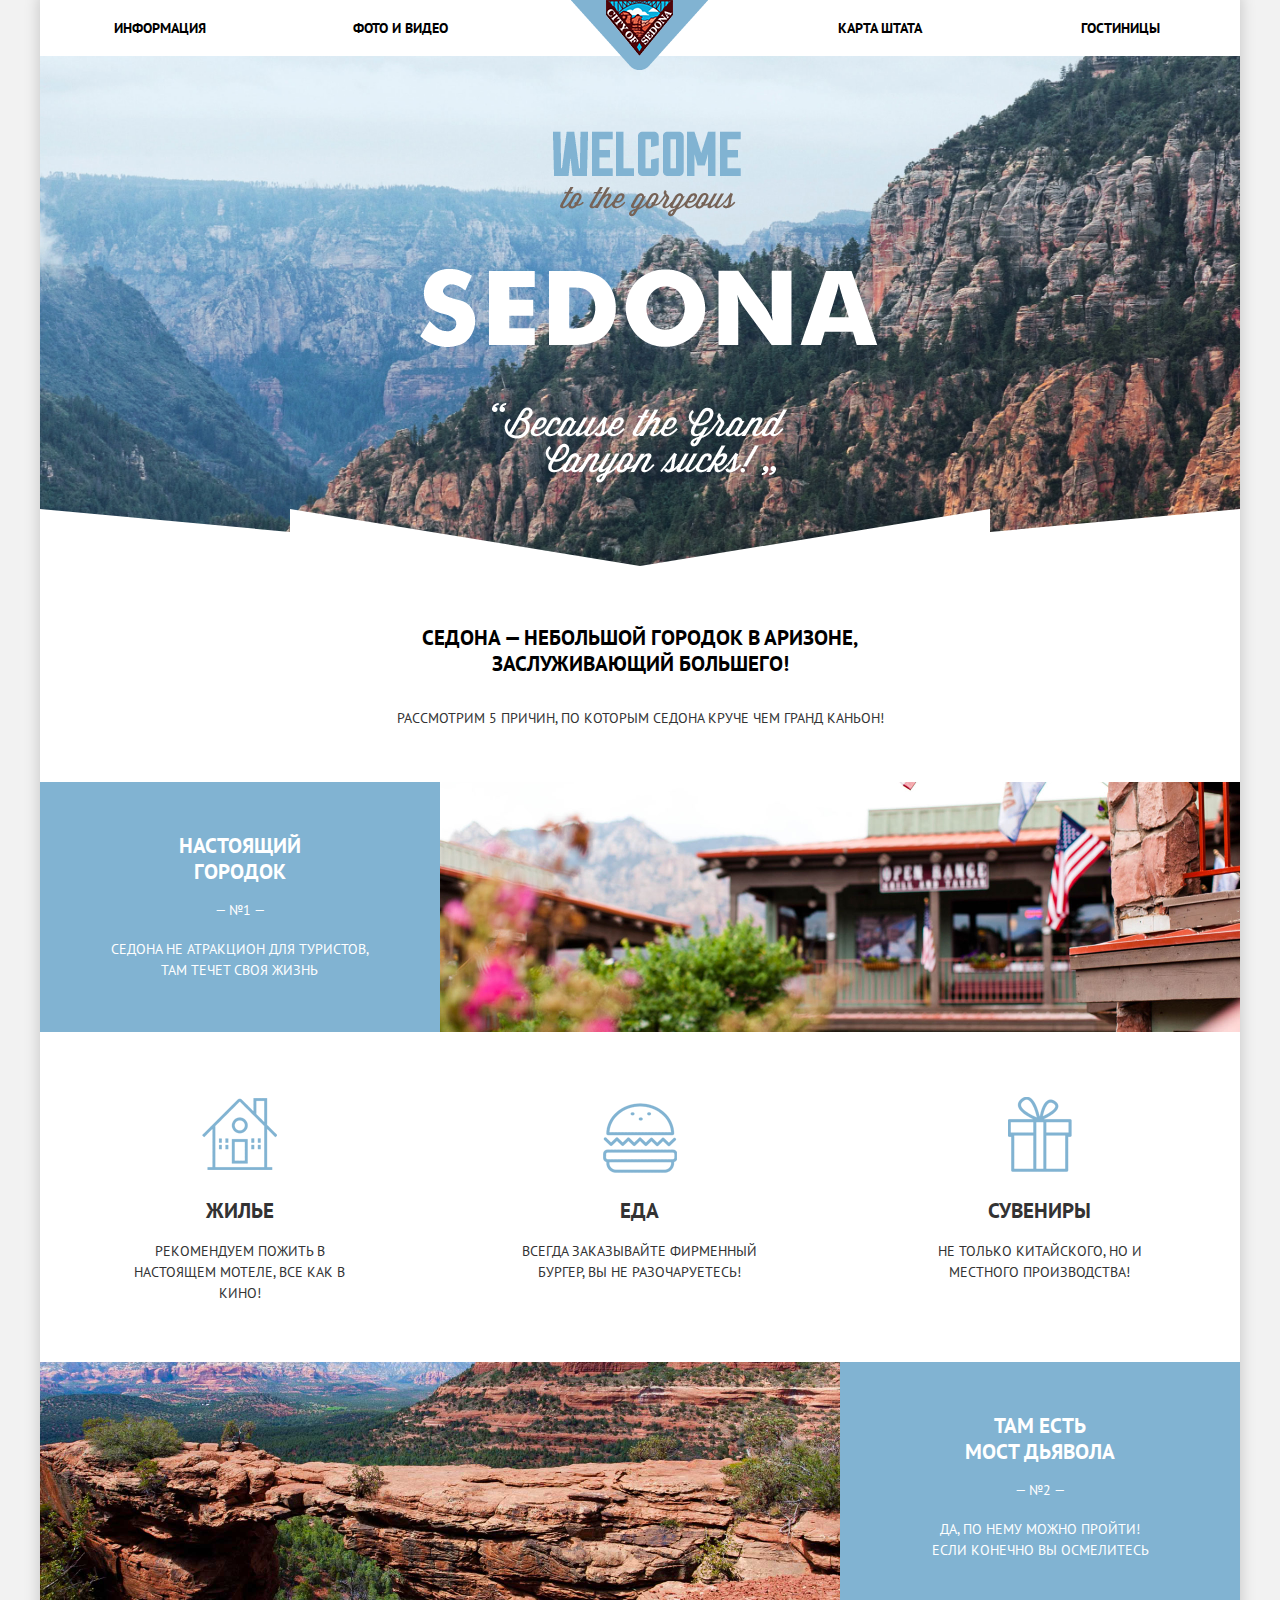
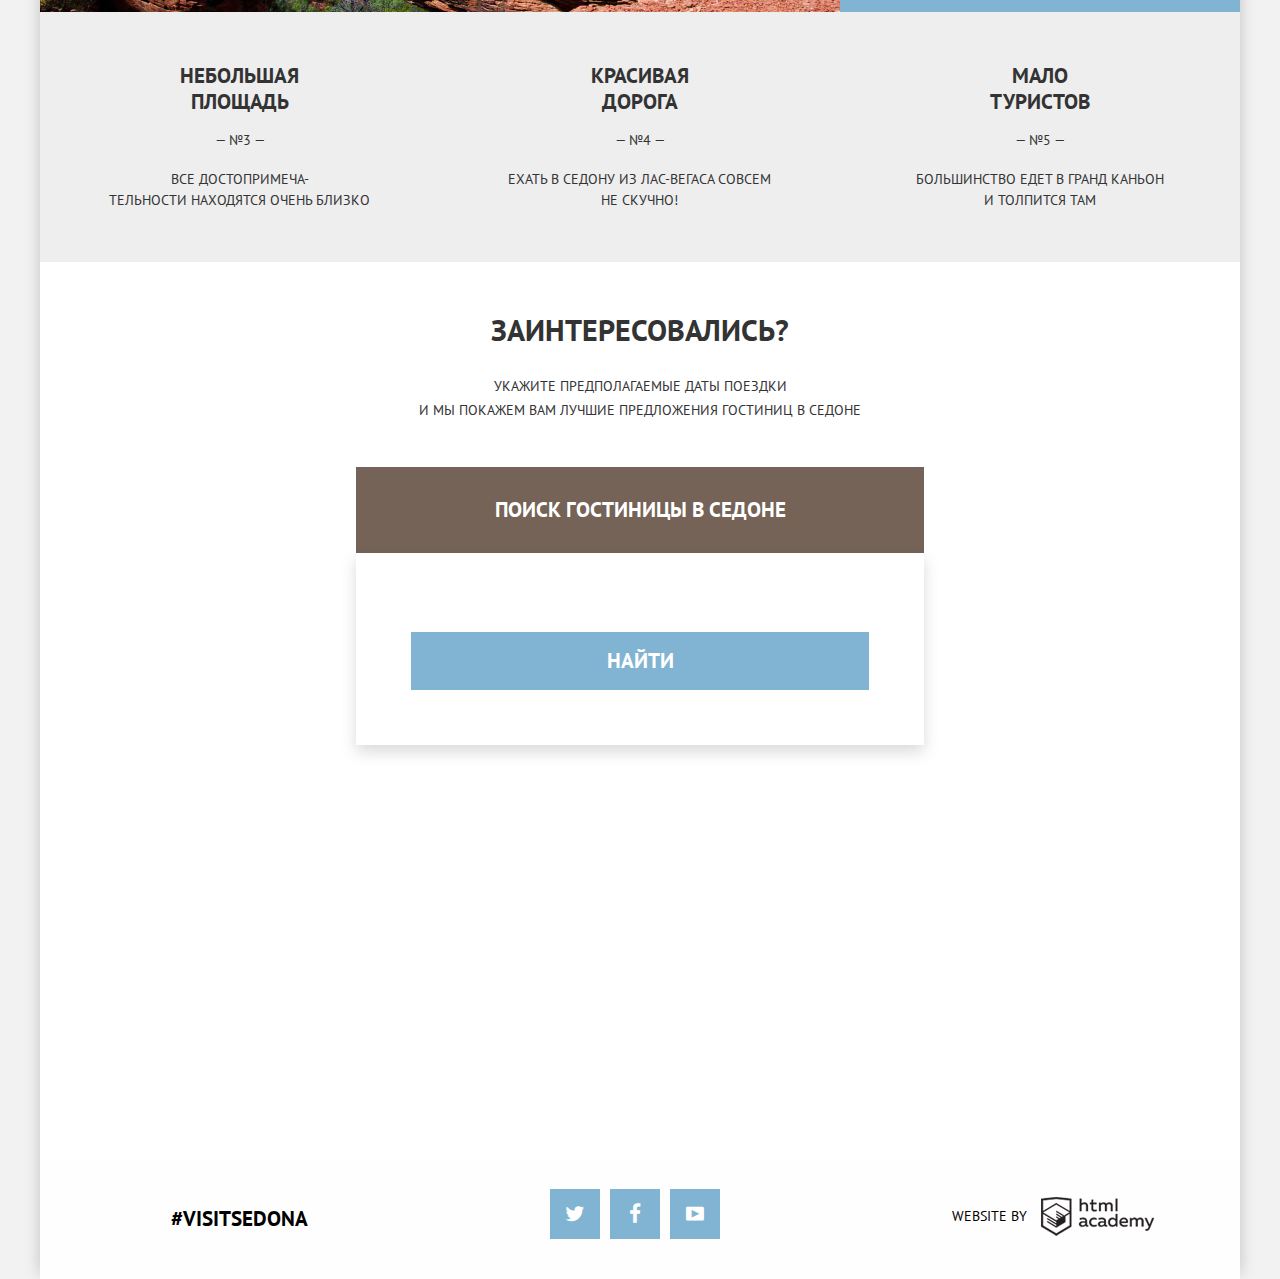
==== index.html @ 6f7c4e10 "\" ====
<!DOCTYPE html>
<html lang="ru">
  <head>
    <title>Sedona</title>
    <meta charset="utf-8">
    <link href="styles/css.css" rel="stylesheet">
    <link href="styles/reset.css" rel="stylesheet">
    <link href="http://fonts.googleapis.com/css?family=PT+Sans:400,700&amp;amp;subset=latin,cyrillic-ext" rel="stylesheet" type="text/css">
  </head>
  <body class="body"></body>
  <div class="container">
    <header class="header"><a class="logo" href=""></a>
      <nav class="navigation clear">
        <ul>
          <li><a href="">ИНФОРМАЦИЯ</a></li>
          <li><a href="">ФОТО И ВИДЕО</a></li>
          <li><a href="">КАРТА ШТАТА</a></li>
          <li><a href="hotels.html">ГОСТИНИЦЫ</a></li>
        </ul>
      </nav>
    </header>
    <main class="main-page">
      <div class="poster">
        <div class="tagline"></div>
      </div>
      <div class="intro">
        <h1>
           СЕДОНА — НЕБОЛЬШОЙ ГОРОДОК В АРИЗОНЕ, <br>ЗАСЛУЖИВАЮЩИЙ БОЛЬШЕГО!</h1>
        <p>РАССМОТРИМ 5 ПРИЧИН, ПО КОТОРЫМ СЕДОНА КРУЧЕ ЧЕМ ГРАНД КАНЬОН!</p>
      </div>
      <div class="features row bckg-blue">
        <div class="feature-description col col-4">
          <h1>
             НАСТОЯЩИЙ<br>ГОРОДОК</h1><span>— №1 —</span>
          <p>
             СЕДОНА НЕ АТРАКЦИОН ДЛЯ ТУРИСТОВ, <br>ТАМ ТЕЧЕТ СВОЯ ЖИЗНЬ</p>
        </div>
        <div class="feature-poster col col-8"><img src="/img/tmp/photo-02.jpg" alt="feature-poster"></div>
      </div>
      <div class="advices row">
        <div class="advice-description col col-4">
          <h1>ЖИЛЬЕ</h1>
          <p>РЕКОМЕНДУЕМ ПОЖИТЬ В НАСТОЯЩЕМ МОТЕЛЕ, ВСЕ КАК В КИНО!</p>
        </div>
        <div class="advice-description col col-4">
          <h1>ЕДА</h1>
          <p>ВСЕГДА ЗАКАЗЫВАЙТЕ ФИРМЕННЫЙ БУРГЕР, ВЫ НЕ РАЗОЧАРУЕТЕСЬ!</p>
        </div>
        <div class="advice-description col col-4">
          <h1>СУВЕНИРЫ</h1>
          <p>НЕ ТОЛЬКО КИТАЙСКОГО, НО И МЕСТНОГО ПРОИЗВОДСТВА!</p>
        </div>
      </div>
      <div class="features row bckg-blue">
        <div class="feature-poster col col-8"><img src="img/tmp/photo-03.jpg" alt="feature-poster"></div>
        <div class="feature-description col col-4">
          <h1>
             ТАМ ЕСТЬ<br>МОСТ ДЬЯВОЛА</h1><span>— №2 —</span>
          <p>
             ДА, ПО НЕМУ МОЖНО ПРОЙТИ! <br>ЕСЛИ КОНЕЧНО ВЫ ОСМЕЛИТЕСЬ</p>
        </div>
      </div>
      <div class="features row bckg-gray">
        <div class="feature-description col col-4">
          <h1>
             НЕБОЛЬШАЯ<br>ПЛОЩАДЬ</h1><span>— №3 —</span>
          <p>
             ВСЕ ДОСТОПРИМЕЧА-<br>ТЕЛЬНОСТИ НАХОДЯТСЯ ОЧЕНЬ БЛИЗКО</p>
        </div>
        <div class="feature-description col col-4">
          <h1>
             КРАСИВАЯ<br>ДОРОГА</h1><span>— №4 —</span>
          <p>
             ЕХАТЬ В СЕДОНУ ИЗ ЛАС-ВЕГАСА СОВСЕМ <br>НЕ СКУЧНО!</p>
        </div>
        <div class="feature-description col col-4">
          <h1>
             МАЛО<br>ТУРИСТОВ</h1><span>— №5 —</span>
          <p>
             БОЛЬШИНСТВО ЕДЕТ В ГРАНД КАНЬОН <br>И ТОЛПИТСЯ ТАМ</p>
        </div>
      </div>
      <div class="choose-hotel">
        <h1>ЗАИНТЕРЕСОВАЛИСЬ?</h1>
        <p>
           УКАЖИТЕ ПРЕДПОЛАГАЕМЫЕ ДАТЫ ПОЕЗДКИ<br>И МЫ ПОКАЖЕМ ВАМ ЛУЧШИЕ ПРЕДЛОЖЕНИЯ ГОСТИНИЦ В СЕДОНЕ</p><a class="btn btn-order" href="">Поиск гостиницы в Седоне</a>
        <div class="choose-hotel-popup">
          <form class="form" action="/search" method="post">
            <fieldset></fieldset>
            <fieldset></fieldset>
            <fieldset></fieldset>
            <input class="btn" type="submit" value="НАЙТИ">
          </form>
        </div>
      </div>
      <div class="map">
        <iframe src="https://www.google.com/maps/embed?pb=!1m18!1m12!1m3!1d838162.8369633064!2d-111.79513845!3d34.854378399999995!2m3!1f0!2f0!3f0!3m2!1i1024!2i768!4f13.1!3m3!1m2!1s0x872da132f942b00d%3A0x5548c523fa6c8efd!2sSedona%2C+AZ%2C+USA!5e0!3m2!1sen!2sru!4v1435000602855" width="1200" height="600" allowfullscreen=""></iframe>
      </div>
    </main>
    <footer class="footer row">
      <div class="hashtag col col-4"><a href="">#visitsedona</a></div>
      <div class="social-icons col col-4"><a class="btn btn-social icon-twitter" href=""></a><a class="btn btn-social icon-facebook" href=""></a><a class="btn btn-social icon-youtube" href=""></a></div>
      <div class="copyright col col-4"><a href="https://htmlacademy.ru/">website by
          <div class="logo-htmlacademy"></div></a></div>
    </footer>
  </div>
  <script src="js/main.min.js"></script>
</html>
---- styles/css.css ----
@font-face{font-weight:normal;font-style:normal;font-family:"symbols-sedona";src:url("../fonts/symbols-sedona.woff") format("woff"), url("../fonts/symbols-sedona.woff2") format("woff2")}[class*=" icon-"]:before,[class^=icon-]:before{display:inline-block;width:1em;margin-right:0.2em;margin-left:0.2em;font-weight:normal;line-height:1em;font-family:"symbols-sedona";text-align:center;text-transform:none;text-decoration:inherit;font-style:normal;font-variant:normal;speak:none}.icon-facebook:before{content:"\66"}.icon-twitter:before{content:"\74"}.icon-up-dir:before{content:"\25b2"}.icon-down-dir:before{content:"\25bc"}.icon-star:before{content:"\2605"}.icon-check-off:before{content:"\2610"}.icon-check-on:before{content:"\2611"}.icon-calendar:before{content:"\e800"}.icon-plus:before{content:"\e801"}.icon-minus:before{content:"\e802"}.icon-youtube:before{content:"\f39e"}.icon-facebook:before,.icon-twitter:before,.icon-youtube:before{font-size:21px;line-height:44px}.container{max-width:1200px;min-width:768px;margin:0 auto;background:white;-webkit-box-shadow:0 -5px 15px 0 rgba(0, 0, 0, 0.2);box-shadow:0 -5px 15px 0 rgba(0, 0, 0, 0.2)}.row{margin:0}.col{-webkit-box-sizing:border-box;box-sizing:border-box;float:left}.clear:after,.row:after{display:block;content:'';height:0;clear:both}.col-1{width:8.33%}.col-2{width:16.67%}.col-3{width:25%}.col-4{width:33.33%}.col-5{width:41.67%}.col-6{width:50%}.col-7{width:58.33%}.col-8{width:66.67%}.col-9{width:75%}.col-10{width:83.33%}.col-11{width:91.67%}.col-12{width:100%}.offset-1{margin-left:8.33%}.offset-2{margin-left:16.57%}.offset-3{margin-left:25%}.offset-4{margin-left:33.33%}.offset-5{margin-left:41.67%}.offset-6{margin-left:50%}.offset-7{margin-left:58.33%}.offset-8{margin-left:66.67%}.offset-9{margin-left:75%}.offset-10{margin-left:83.33%}.offset-11{margin-left:91.67%}.offset-12{margin-left:100%}.body{font-size:14px;line-height:21px;font-family:'PT Sans', Arial, sans-serif;text-transform:uppercase;color:#333;background:#f2f2f2}.btn{display:inline-block;vertical-align:top;padding:5px 17px;border:none;outline:none;font-size:14px;line-height:21px;font-family:'PT Sans', Arial, sans-serif;font-weight:700;text-align:center;text-transform:uppercase;text-decoration:none;color:#fff;background:#81b3d2;cursor:pointer}.header{position:relative;background:white}.header .logo{position:absolute;z-index:1;left:50%;width:138px;height:70px;margin-left:-69px;font-size:0;line-height:0;color:transparent;background:transparent url(../img/logo.png) no-repeat 0 0}.header li:nth-child(2){margin-right:20%}.header li{float:left;width:20%}.header li a{display:block;padding:15px 0;font-size:14px;line-height:26px;font-weight:700;text-align:center;text-decoration:none;color:#000}.header li a:hover{color:#87CEFA}.header li.active{color:#766357}.main-page h1{font-size:21px;font-weight:700}.main-page .poster{position:relative;height:510px;background:#3d4c57 url(../img/bg-main-poster.jpg) no-repeat 50% 30%;background-size:cover}.main-page .poster .tagline{width:470px;height:450px;position:absolute;top:75px;left:380px;background:transparent url(../img/bg-poster-text.png) no-repeat}.main-page .poster:after{content:'';position:absolute;z-index:2;left:0;right:0;bottom:0;height:57px;background:transparent url(../img/bg-poster-mask.svg) no-repeat 0 50%;background-size:100% 57px}.main-page .intro{padding:31px 0;line-height:26px;text-align:center}.main-page .intro h1{margin:28px auto;color:#000}.main-page .intro p{margin:20px 0}.main-page .features{height:250px}.main-page .features .feature-description{text-align:center;padding:45px 65px 0 65px;height:250px}.main-page .features .feature-description h1{margin:6px 0 15px 0;line-height:26px}.main-page .features .feature-description p{margin:18px 0 18px 0}.main-page .features .feature-poster{overflow:hidden;height:250px;position:relative}.main-page .features .feature-poster img{height:400px;position:absolute;top:-20%}.main-page .bckg-blue{background:#81b3d2;color:white}.main-page .bckg-gray{background:#eee}.main-page .advices{height:330px;text-align:center}.main-page .advices .advice-description:first-child h1:after{background-position:0px -307px}.main-page .advices .advice-description:nth-child(2) h1:after{background-position:0px 0px}.main-page .advices .advice-description:nth-child(3) h1:after{background-position:0px -153px}.main-page .advices .advice-description{padding:0 6%;padding-top:45px;text-align:center}.main-page .advices .advice-description h1{position:relative;margin:20px auto;padding-top:103px}.main-page .advices .advice-description h1:after{content:'';position:absolute;left:50%;top:0;width:76px;height:76px;margin-left:-38px;background:transparent url(../img/sprites-icons.png) no-repeat}.main-page .choose-hotel{position:relative;z-index:1;width:568px;margin:0 auto;text-align:center}.main-page .choose-hotel h1{margin-top:53px;margin-bottom:29px;font-size:30px;line-height:30px;font-weight:700}.main-page .choose-hotel p{margin:24px 50px;line-height:24px}.main-page .choose-hotel .btn-order{padding:30px;font-size:21px;line-height:26px;margin-top:45px;display:block;background:#766357}.main-page .choose-hotel .btn-order:hover{background:#66584f}.main-page .choose-hotel .choose-hotel-popup{position:absolute;z-index:1;left:0;right:0;background:#fff;-webkit-box-shadow:0 7px 15px 0 rgba(0, 0, 0, 0.15);box-shadow:0 7px 15px 0 rgba(0, 0, 0, 0.15)}.main-page .choose-hotel .choose-hotel-popup .form{margin:55px}.main-page .choose-hotel .choose-hotel-popup .form .btn{width:100%;margin-top:24px;padding:16px;font-size:21px;line-height:26px}.footer{padding:30px 0;background:rgba(254, 254, 254, 0.9)}.footer .hashtag{text-align:center;padding:17px 0}.footer .hashtag a{font-size:21px;line-height:26px;font-weight:700;color:#000}.footer .social-icons{text-align:center}.footer .social-icons .btn-social{width:50px;height:50px;padding:0;font-size:0;line-height:65px;margin-right:10px}.footer .social-icons a:hover{background:#70a1bf}.footer .copyright{padding:6px 0;text-align:center;padding:17px 0}.footer .copyright a{color:black;position:relative;margin-right:100px}.footer .copyright a .logo-htmlacademy{position:absolute;top:-10px;left:20px;width:250px;height:39px;background:url(../img/sprites-logo-htmlacademy.png) no-repeat;background-position:50% -198px}.footer .copyright a:hover .logo-htmlacademy{background-position:50% -99px}.hotels-page .hotels-filters{padding-top:14px;padding-bottom:8px;color:#fff;background:#46525c url(../img/bg-hotels-filters.jpg) no-repeat 0 50%;background-size:cover}.hotels-page .hotels-filters h2{font-size:16px;text-align:left;margin:12px 0}.hotels-page .hotels-filters .btn-light{margin:12px 0;padding:5px 34px;border:2px solid #fff;border-radius:3px;font-weight:400;background:transparent}.hotels-page .hotels-filters .filter-options{padding-left:6%}.hotels-page .hotels-filters .filter-options .options:first-child{margin-right:119px}.hotels-page .hotels-filters .filter-options .options{display:inline-block;vertical-align:top;max-width:150px;margin:0;margin-right:30px;padding:0;border:none;font-size:14px}.hotels-page .hotels-filters .filter-options .options li{margin:25px 0}.hotels-page .hotels-filters .filter-options .options li .form-checkbox{display:none}.hotels-page .hotels-filters .filter-options .options li .form-label{position:relative;padding-left:42px;font-size:14px;line-height:21px;cursor:pointer}.hotels-page .hotels-filters .filter-options .options li .form-label:before{content:'\2610';position:absolute;left:0;top:0;font-size:26px;font-family:'symbols-sedona';color:#b5b5b5}.hotels-page .hotels-filters .filter-options .options li .form-label:hover:before{color:white}.hotels-page .hotels-filters .filter-options .options li .form-checkbox:checked+.form-label:before{content:'\2611';color:white}.hotels-page .hotels-filters .filter-cost{padding-right:6.5%;text-align:center}.hotels-page .hotels-filters .filter-cost .cost-group{position:relative;border:2px solid #fff;border-radius:3px;font-size:0}.hotels-page .hotels-filters .filter-cost .cost-group label{display:inline-block;vertical-align:top;width:40%;padding:5px 5%;font-size:14px;text-align:right}.hotels-page .hotels-filters .filter-cost .cost-group label .cost-input{max-width:50%;padding:0;border:none;color:#fff;background:transparent;font-size:14px;line-height:21px;font-family:'PT Sans', Arial, sans-serif}.hotels-page .hotels-filters .filter-cost .cost-group:before{content:'';position:absolute;left:50%;top:5px;width:2px;height:21px;margin-left:-1px;background:#fff}.hotels-page .hotels-filters .filter-cost input[type=range]{position:relative;width:320px;margin:20px 0}
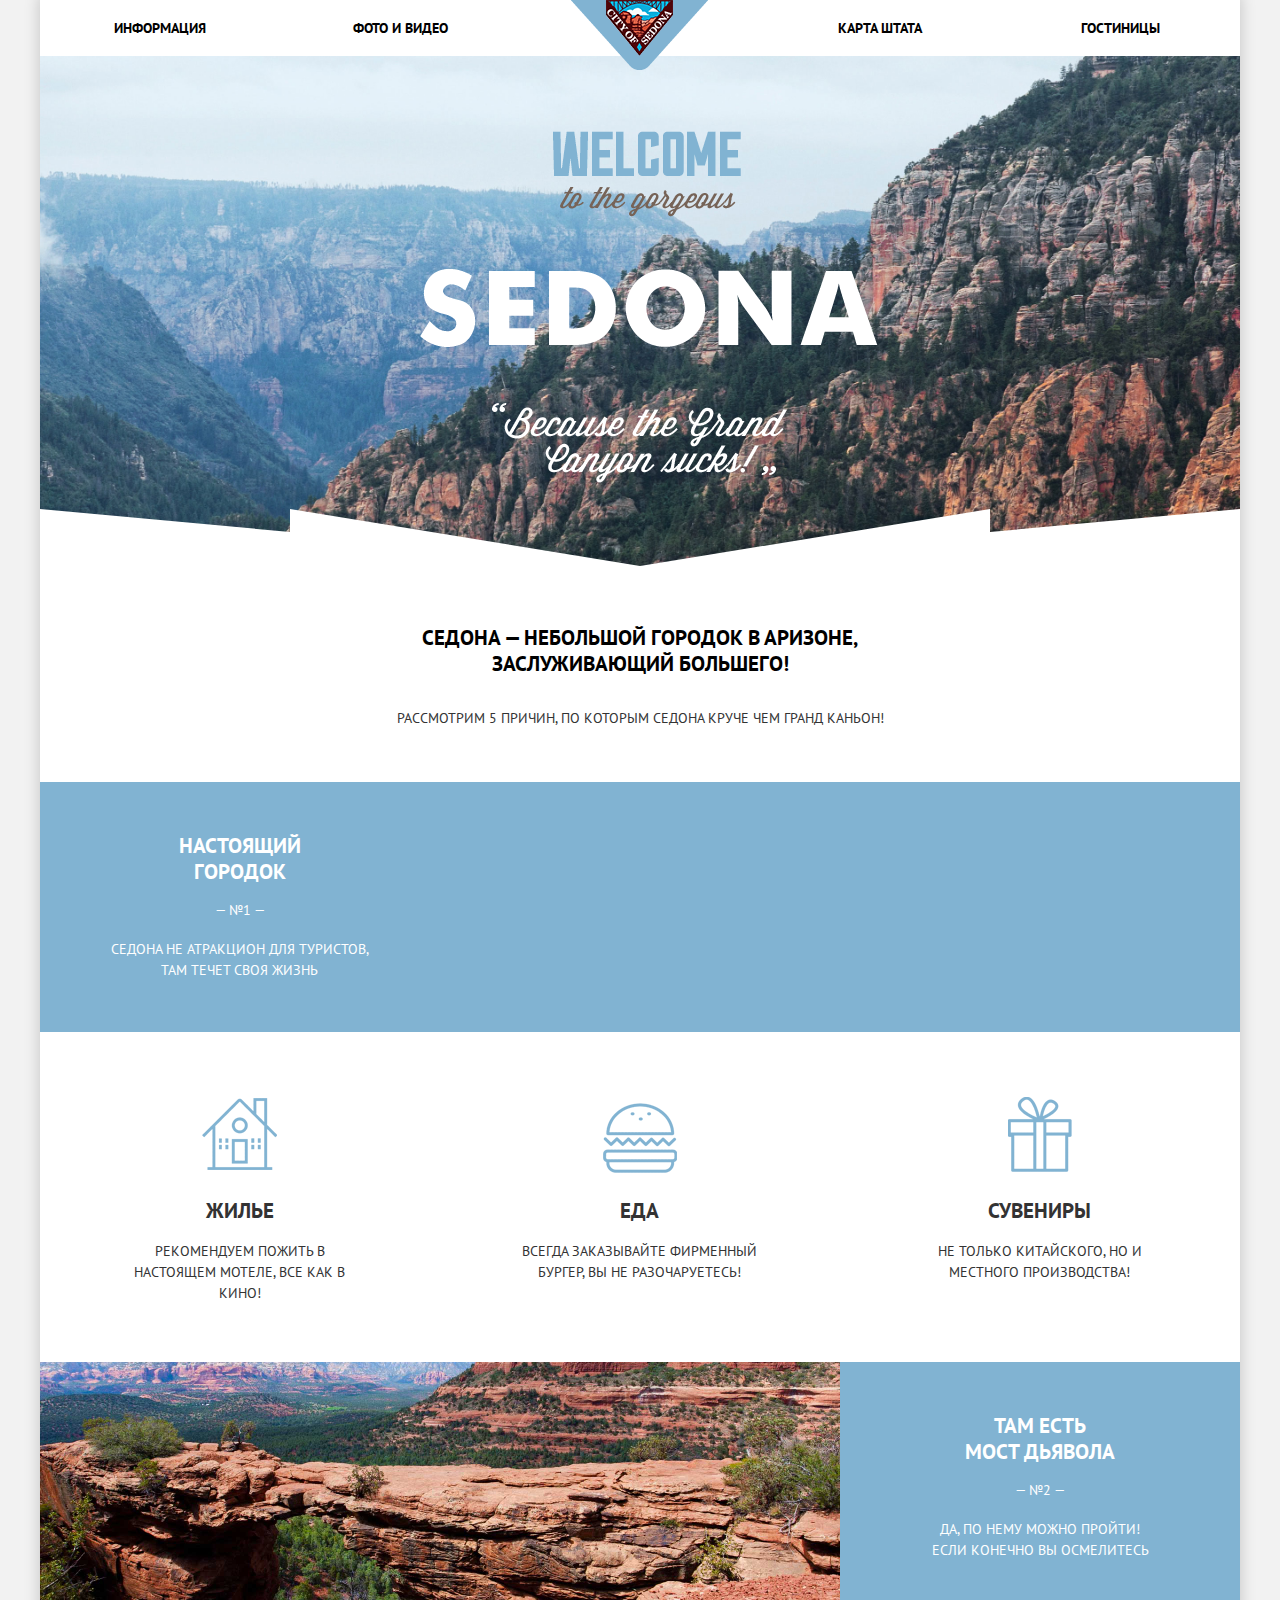
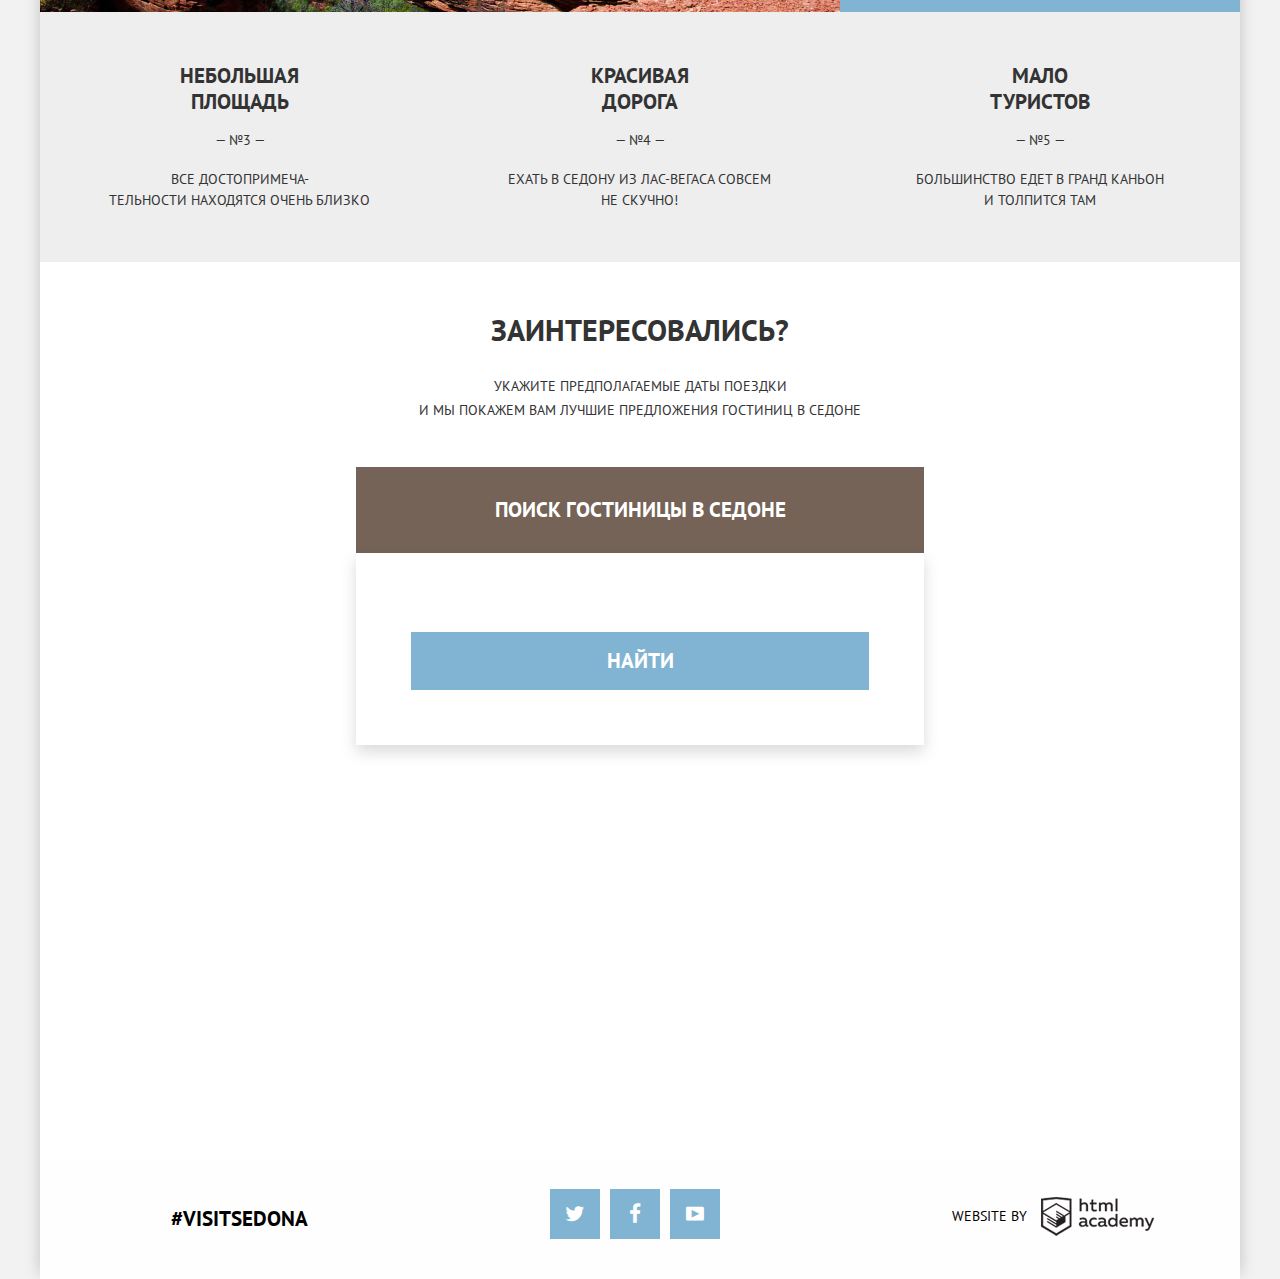
==== commit 0be8a8b1: "\" ====
--- a/index.html
+++ b/index.html
@@ -35,7 +35,7 @@
           <p>
              СЕДОНА НЕ АТРАКЦИОН ДЛЯ ТУРИСТОВ, <br>ТАМ ТЕЧЕТ СВОЯ ЖИЗНЬ</p>
         </div>
-        <div class="feature-poster col col-8"><img src="/img/tmp/photo-02.jpg" alt="feature-poster"></div>
+        <div class="feature-poster col col-8"></div>
       </div>
       <div class="advices row">
         <div class="advice-description col col-4">
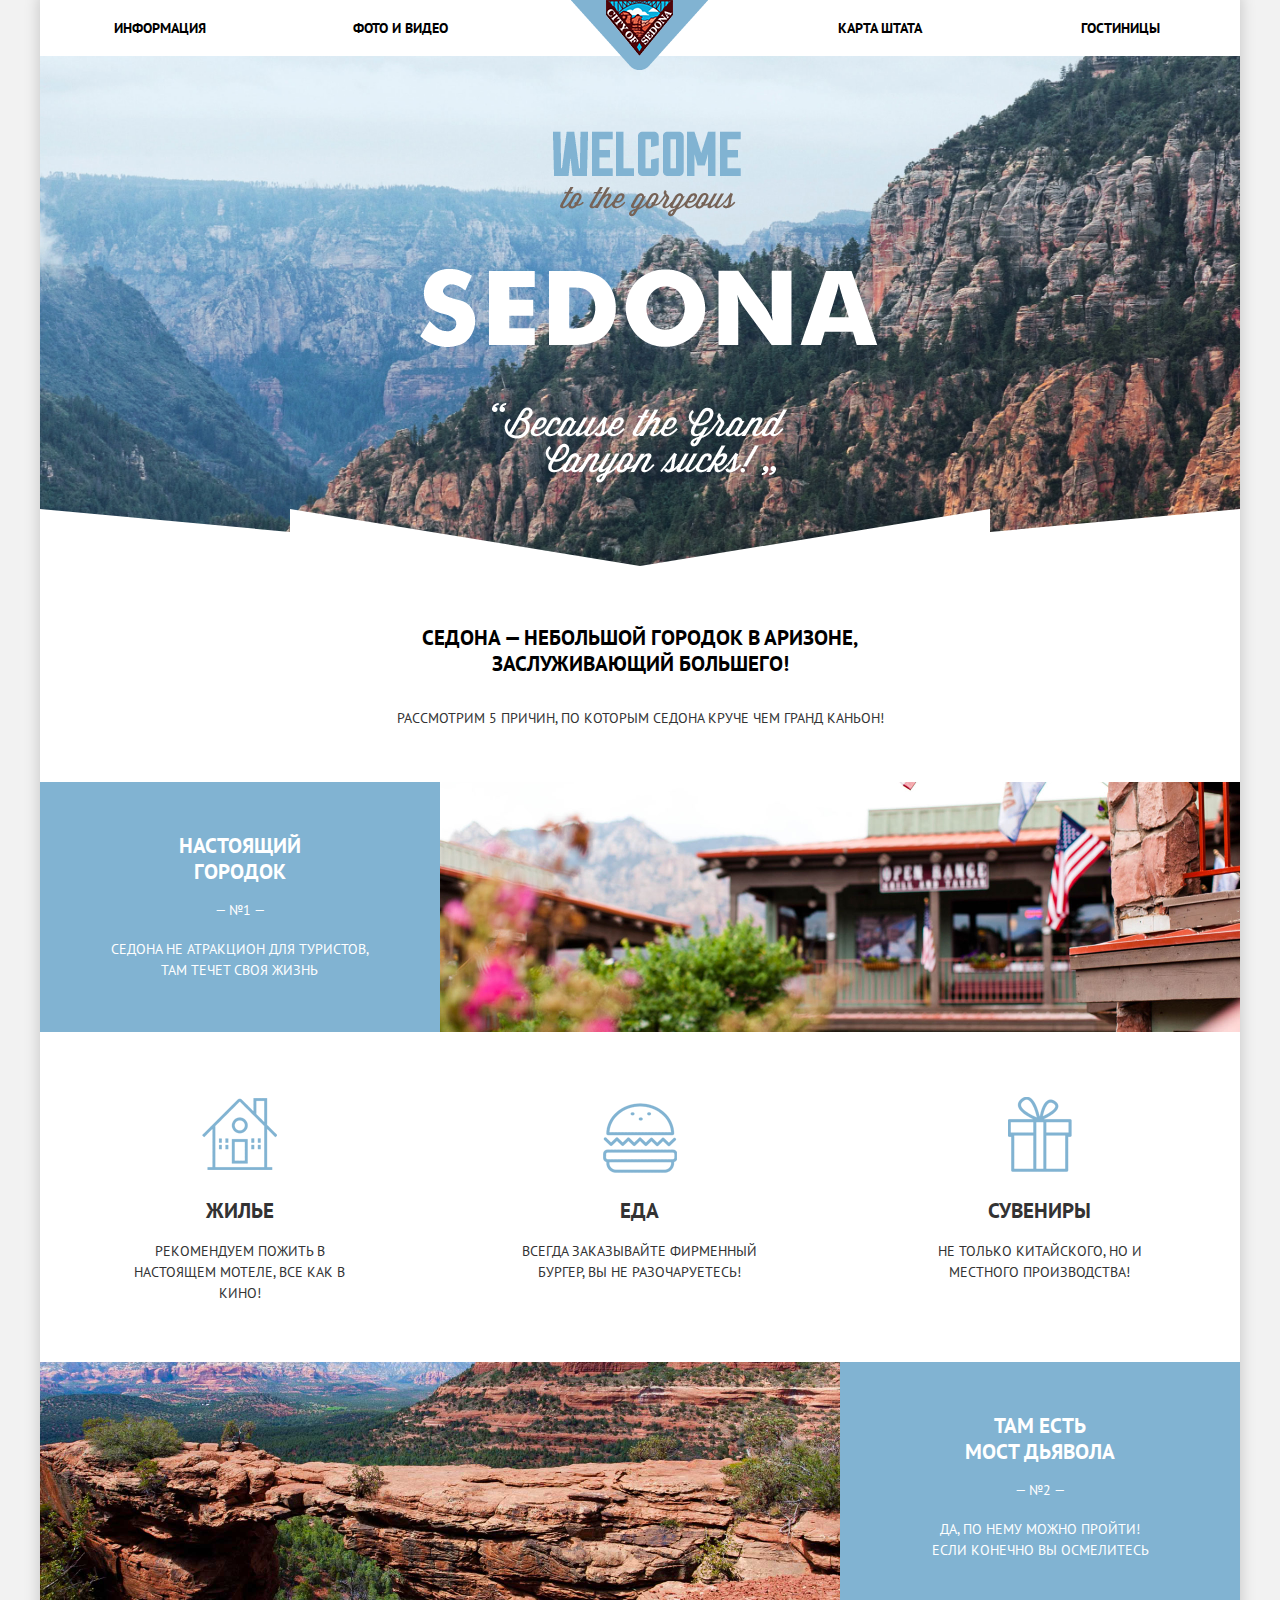
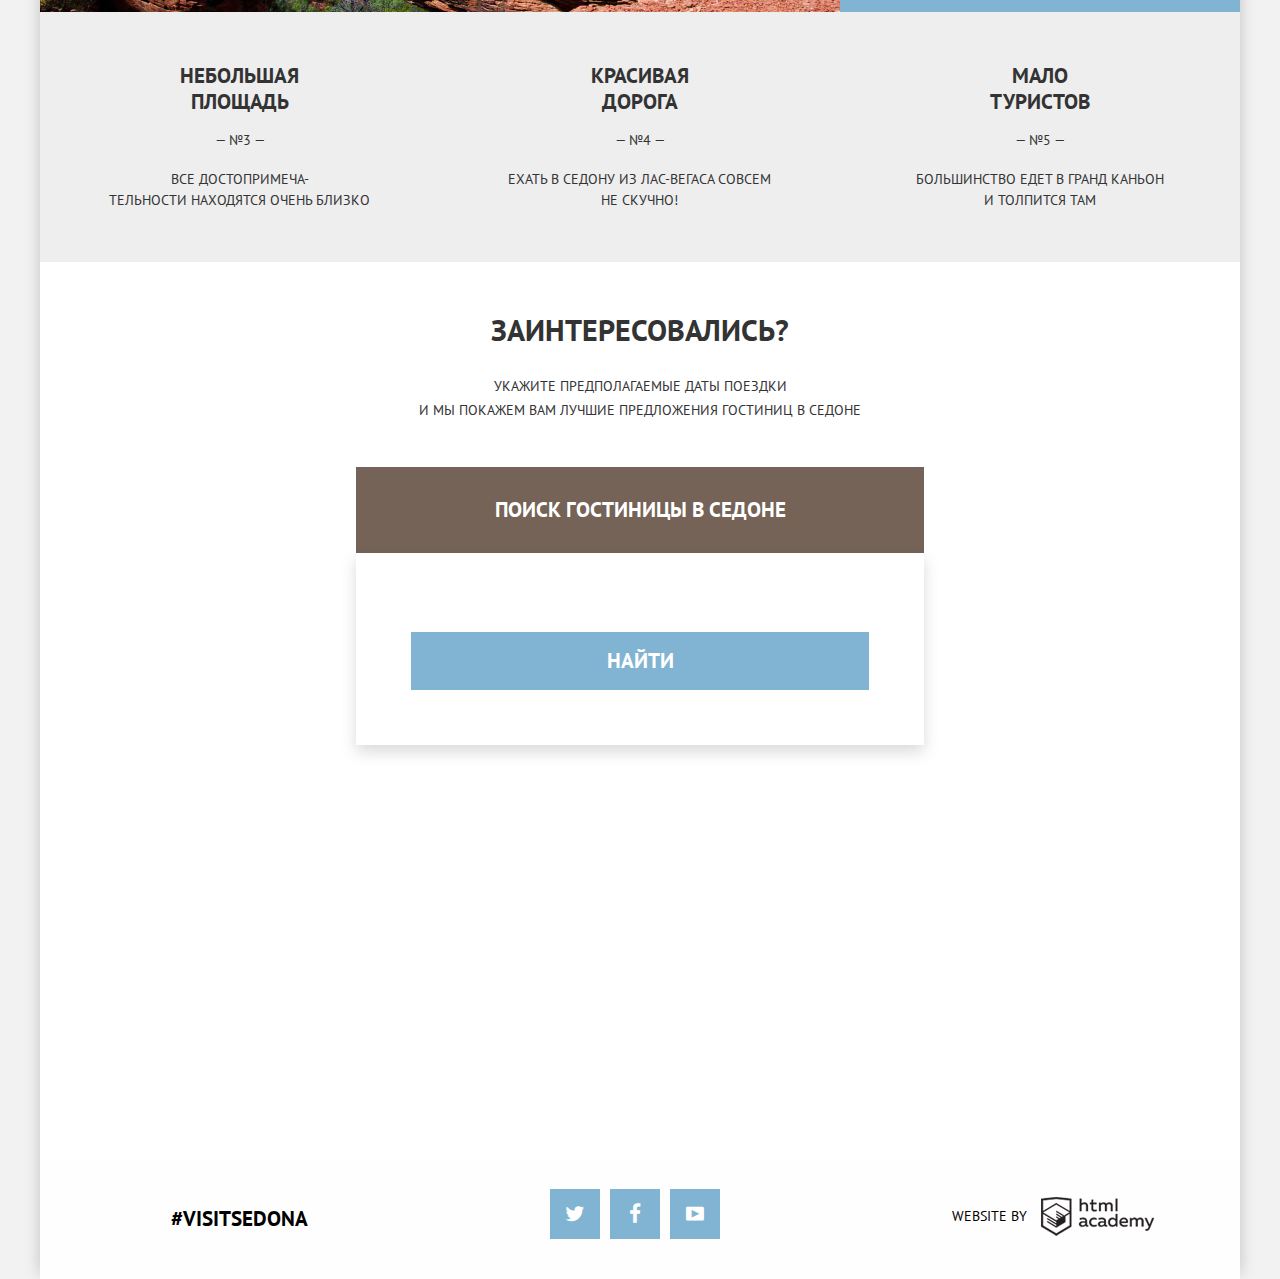
==== commit 82db56d7: "\" ====
--- a/index.html
+++ b/index.html
@@ -35,7 +35,7 @@
           <p>
              СЕДОНА НЕ АТРАКЦИОН ДЛЯ ТУРИСТОВ, <br>ТАМ ТЕЧЕТ СВОЯ ЖИЗНЬ</p>
         </div>
-        <div class="feature-poster col col-8"></div>
+        <div class="feature-poster col col-8"><img src="/img/tmp/photo-02.jpg" alt="feature-poster"></div>
       </div>
       <div class="advices row">
         <div class="advice-description col col-4">
